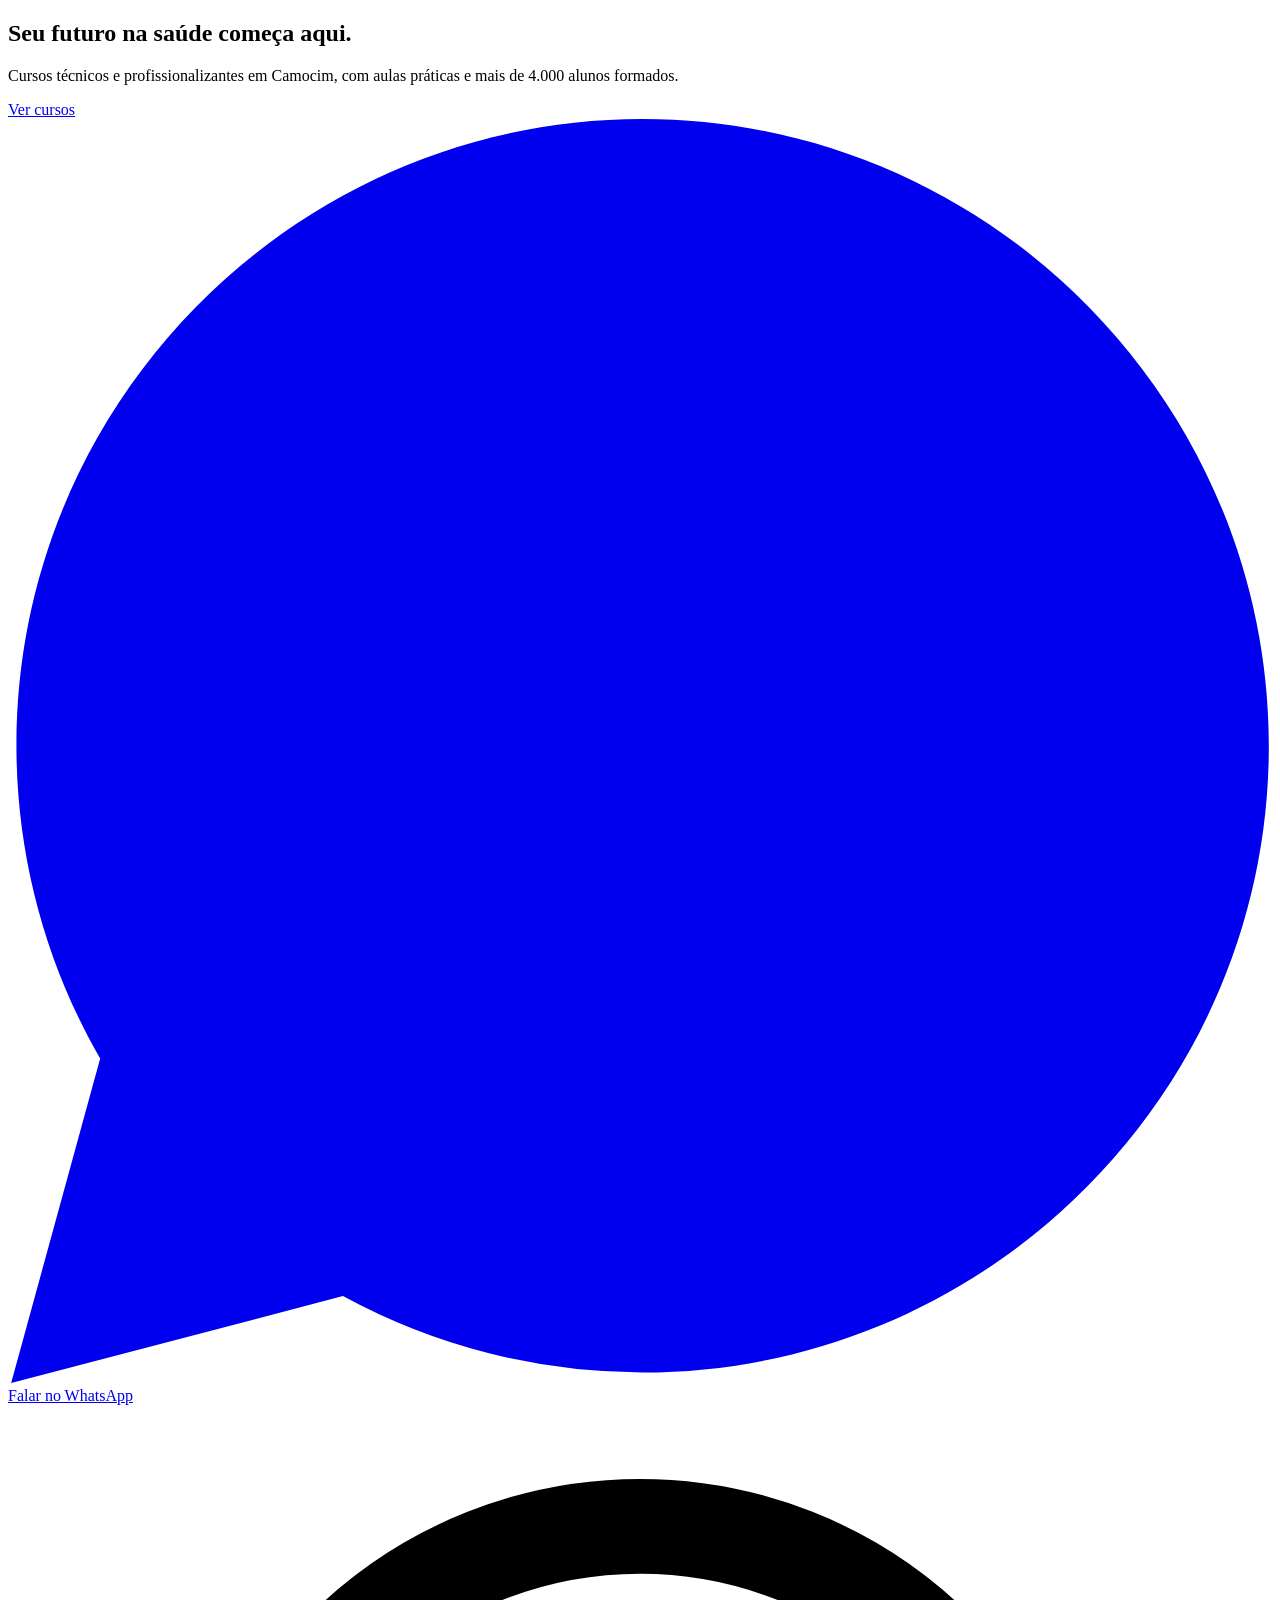
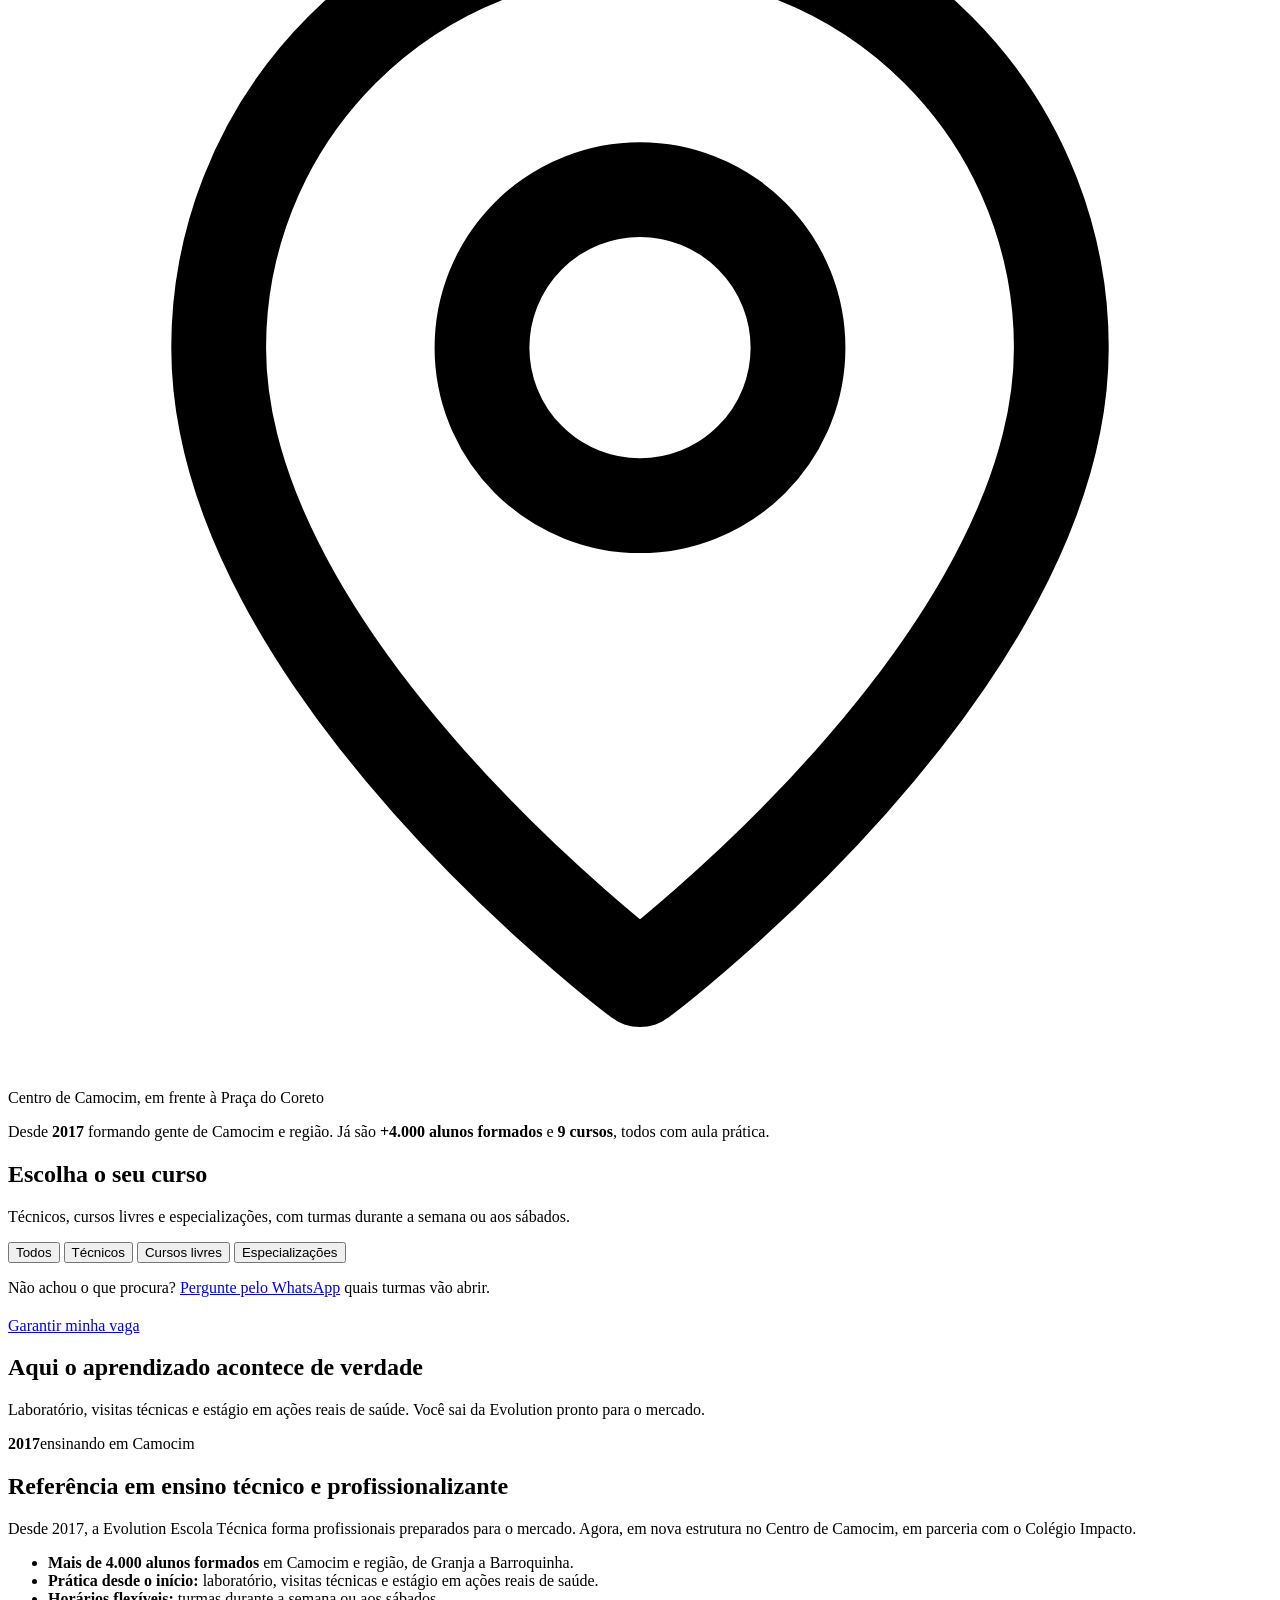
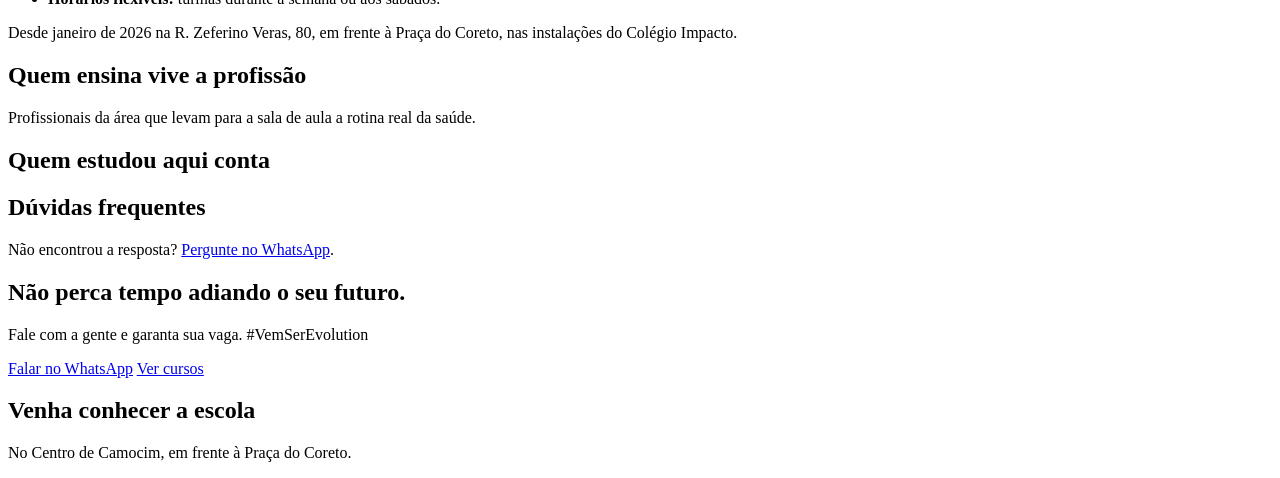
==== index.html @ b0f37108 "Adiciona página inicial" ====
<!DOCTYPE html>
<html lang="pt-BR">
<head>
  <meta charset="UTF-8">
  <meta name="viewport" content="width=device-width, initial-scale=1">
  <title>Evolution Escola Técnica | Cursos técnicos na área da saúde em Camocim-CE</title>
  <meta name="description" content="Técnico em Enfermagem, Radiologia, Segurança do Trabalho e cursos livres na área da saúde em Camocim-CE. Aulas práticas, estágio e mais de 4.000 alunos formados desde 2017.">
  <meta name="theme-color" content="#0A2463">
  <meta property="og:type" content="website">
  <meta property="og:locale" content="pt_BR">
  <meta property="og:site_name" content="Evolution Escola Técnica">
  <meta property="og:title" content="Evolution Escola Técnica | Seu futuro na saúde começa aqui">
  <meta property="og:description" content="Cursos técnicos e profissionalizantes em Camocim-CE, com aulas práticas e mais de 4.000 alunos formados.">
  <meta property="og:image" content="assets/logo.jpg">
  <link rel="icon" href="assets/logo.jpg">
  <link rel="preconnect" href="https://fonts.googleapis.com">
  <link rel="preconnect" href="https://fonts.gstatic.com" crossorigin>
  <link href="https://fonts.googleapis.com/css2?family=Inter:wght@400;500;600&family=Poppins:wght@600;800&display=swap" rel="stylesheet">
  <link rel="stylesheet" href="css/style.css">
  <script type="application/ld+json">
  {
    "@context": "https://schema.org",
    "@type": "EducationalOrganization",
    "name": "Evolution Escola Técnica",
    "alternateName": ["Evolution Educação", "Escola Evolution"],
    "description": "Escola técnica e profissionalizante na área da saúde em Camocim-CE.",
    "foundingDate": "2017-10",
    "telephone": "+55-88-3621-6644",
    "address": {
      "@type": "PostalAddress",
      "streetAddress": "R. Zeferino Veras, 80 - Centro",
      "addressLocality": "Camocim",
      "addressRegion": "CE",
      "addressCountry": "BR"
    },
    "sameAs": ["https://instagram.com/evolutioneducacao"]
  }
  </script>
</head>
<body data-page="home">
  <div id="site-header"></div>

  <main>
    <section class="hero">
      <div class="wrap">
        <div>
          <h1>Seu futuro na saúde começa aqui.</h1>
          <p class="lead">Cursos técnicos e profissionalizantes em Camocim, com aulas práticas e mais de 4.000 alunos formados.</p>
          <div class="hero-actions">
            <a class="btn btn-navy" href="#cursos">Ver cursos</a>
            <a class="btn btn-go" data-wa="" href="#" target="_blank" rel="noopener">
              <svg viewBox="0 0 24 24" aria-hidden="true"><path fill="currentColor" d="M12.05 0C5.5 0 .16 5.34.16 11.89c0 2.1.55 4.14 1.59 5.95L.06 24l6.3-1.65a11.88 11.88 0 0 0 5.69 1.45c6.55 0 11.89-5.34 11.89-11.89S18.6 0 12.05 0Zm5.42 14.38c-.3-.15-1.76-.87-2.03-.97-.27-.1-.47-.15-.67.15-.2.3-.77.97-.94 1.16-.17.2-.35.22-.64.08-.3-.15-1.26-.46-2.39-1.48-.88-.79-1.48-1.76-1.65-2.06-.17-.3-.02-.46.13-.6.13-.14.3-.35.45-.52.15-.18.2-.3.3-.5.1-.2.05-.37-.03-.52-.07-.15-.67-1.61-.91-2.2-.24-.58-.49-.5-.67-.51h-.57c-.2 0-.52.07-.8.37-.27.3-1.04 1.02-1.04 2.48 0 1.46 1.07 2.88 1.21 3.07.15.2 2.1 3.2 5.08 4.49 2.5 1.08 3 .87 3.57.75.57-.09 1.76-.72 2-1.42.25-.7.25-1.29.18-1.41-.08-.13-.27-.2-.57-.35Z"/></svg>
              Falar no WhatsApp
            </a>
          </div>
          <p class="hero-where">
            <svg viewBox="0 0 24 24" fill="none" stroke="currentColor" stroke-width="1.8" stroke-linecap="round" stroke-linejoin="round" aria-hidden="true"><path d="M20 10c0 6-8 12-8 12s-8-6-8-12a8 8 0 0 1 16 0Z"/><circle cx="12" cy="10" r="3"/></svg>
            Centro de Camocim, em frente à Praça do Coreto
          </p>
        </div>
        <div class="hero-art" id="hero-art"></div>
      </div>
    </section>

    <section class="facts" aria-label="A Evolution em números">
      <span data-petals="dark"></span>
      <div class="wrap">
        <p>Desde <b>2017</b> formando gente de Camocim e região. Já são <b>+<span id="f-formados">4.000</span> alunos formados</b> e <b><span id="f-cursos">9</span> cursos</b>, todos com aula prática.</p>
      </div>
    </section>

    <section class="section" id="cursos">
      <div class="wrap">
        <div class="catalog-top">
          <div class="head">
            <h2>Escolha o seu curso</h2>
            <p>Técnicos, cursos livres e especializações, com turmas durante a semana ou aos sábados.</p>
          </div>
          <div class="filters" role="group" aria-label="Filtrar cursos">
            <button class="filter active" data-filter="todos" aria-pressed="true">Todos</button>
            <button class="filter" data-filter="tecnico" aria-pressed="false">Técnicos</button>
            <button class="filter" data-filter="livre" aria-pressed="false">Cursos livres</button>
            <button class="filter" data-filter="especializacao" aria-pressed="false">Especializações</button>
          </div>
        </div>
        <ul class="catalog" id="catalog"></ul>
        <p class="catalog-note">Não achou o que procura? <a data-wa="" href="#" target="_blank" rel="noopener">Pergunte pelo WhatsApp</a> quais turmas vão abrir.</p>
      </div>
    </section>

    <section class="promo" id="promo">
      <div class="wrap">
        <div class="promo-box">
          <div>
            <h2 id="promo-title"></h2>
            <p id="promo-text"></p>
          </div>
          <a class="btn btn-light" id="promo-btn" href="#" target="_blank" rel="noopener">Garantir minha vaga</a>
        </div>
      </div>
    </section>

    <section class="section ice" id="pratica">
      <div class="wrap practice">
        <div class="head">
          <h2>Aqui o aprendizado acontece de verdade</h2>
          <p>Laboratório, visitas técnicas e estágio em ações reais de saúde. Você sai da Evolution pronto para o mercado.</p>
        </div>
        <div class="gallery" id="gallery"></div>
      </div>
    </section>

    <section class="section" id="sobre">
      <div class="wrap about">
        <div class="about-art">
          <div class="frame" id="about-frame"></div>
          <div class="since"><strong>2017</strong><span>ensinando em Camocim</span></div>
        </div>
        <div class="about-text">
          <h2>Referência em ensino técnico e profissionalizante</h2>
          <p>Desde 2017, a Evolution Escola Técnica forma profissionais preparados para o mercado. Agora, em nova estrutura no Centro de Camocim, em parceria com o Colégio Impacto.</p>
          <ul class="points">
            <li><span><strong>Mais de 4.000 alunos formados</strong> em Camocim e região, de Granja a Barroquinha.</span></li>
            <li><span><strong>Prática desde o início:</strong> laboratório, visitas técnicas e estágio em ações reais de saúde.</span></li>
            <li><span><strong>Horários flexíveis:</strong> turmas durante a semana ou aos sábados.</span></li>
          </ul>
          <p class="address-note">Desde janeiro de 2026 na R. Zeferino Veras, 80, em frente à Praça do Coreto, nas instalações do Colégio Impacto.</p>
        </div>
      </div>
    </section>

    <section class="section ice" id="professores">
      <div class="wrap">
        <div class="head">
          <h2>Quem ensina vive a profissão</h2>
          <p>Profissionais da área que levam para a sala de aula a rotina real da saúde.</p>
        </div>
        <div class="teachers" id="teachers"></div>
      </div>
    </section>

    <section class="section" id="depoimentos">
      <div class="wrap">
        <div class="head">
          <h2>Quem estudou aqui conta</h2>
        </div>
        <div class="testimonials" id="testimonials"></div>
      </div>
    </section>

    <section class="section" id="duvidas">
      <div class="wrap faq-wrap">
        <div class="head">
          <h2>Dúvidas frequentes</h2>
          <p>Não encontrou a resposta? <a data-wa="" href="#" target="_blank" rel="noopener">Pergunte no WhatsApp</a>.</p>
        </div>
        <div class="faq" id="faq"></div>
      </div>
    </section>

    <section class="section" style="padding-top:0">
      <div class="wrap">
        <div class="closing">
          <span data-petals="dark"></span>
          <h2>Não perca tempo adiando o seu futuro.</h2>
          <p>Fale com a gente e garanta sua vaga. #VemSerEvolution</p>
          <div class="hero-actions">
            <a class="btn btn-go" data-wa="" href="#" target="_blank" rel="noopener">Falar no WhatsApp</a>
            <a class="btn btn-ghost" href="#cursos">Ver cursos</a>
          </div>
        </div>
      </div>
    </section>

    <section class="section ice" id="contato">
      <div class="wrap">
        <div class="head">
          <h2>Venha conhecer a escola</h2>
          <p>No Centro de Camocim, em frente à Praça do Coreto.</p>
        </div>
        <div class="contact">
          <ul class="contact-list" id="contact-list"></ul>
          <div class="map" id="map"></div>
        </div>
      </div>
    </section>
  </main>

  <div id="site-footer"></div>

  <script src="js/cursos.js"></script>
  <script src="js/main.js"></script>
</body>
</html>
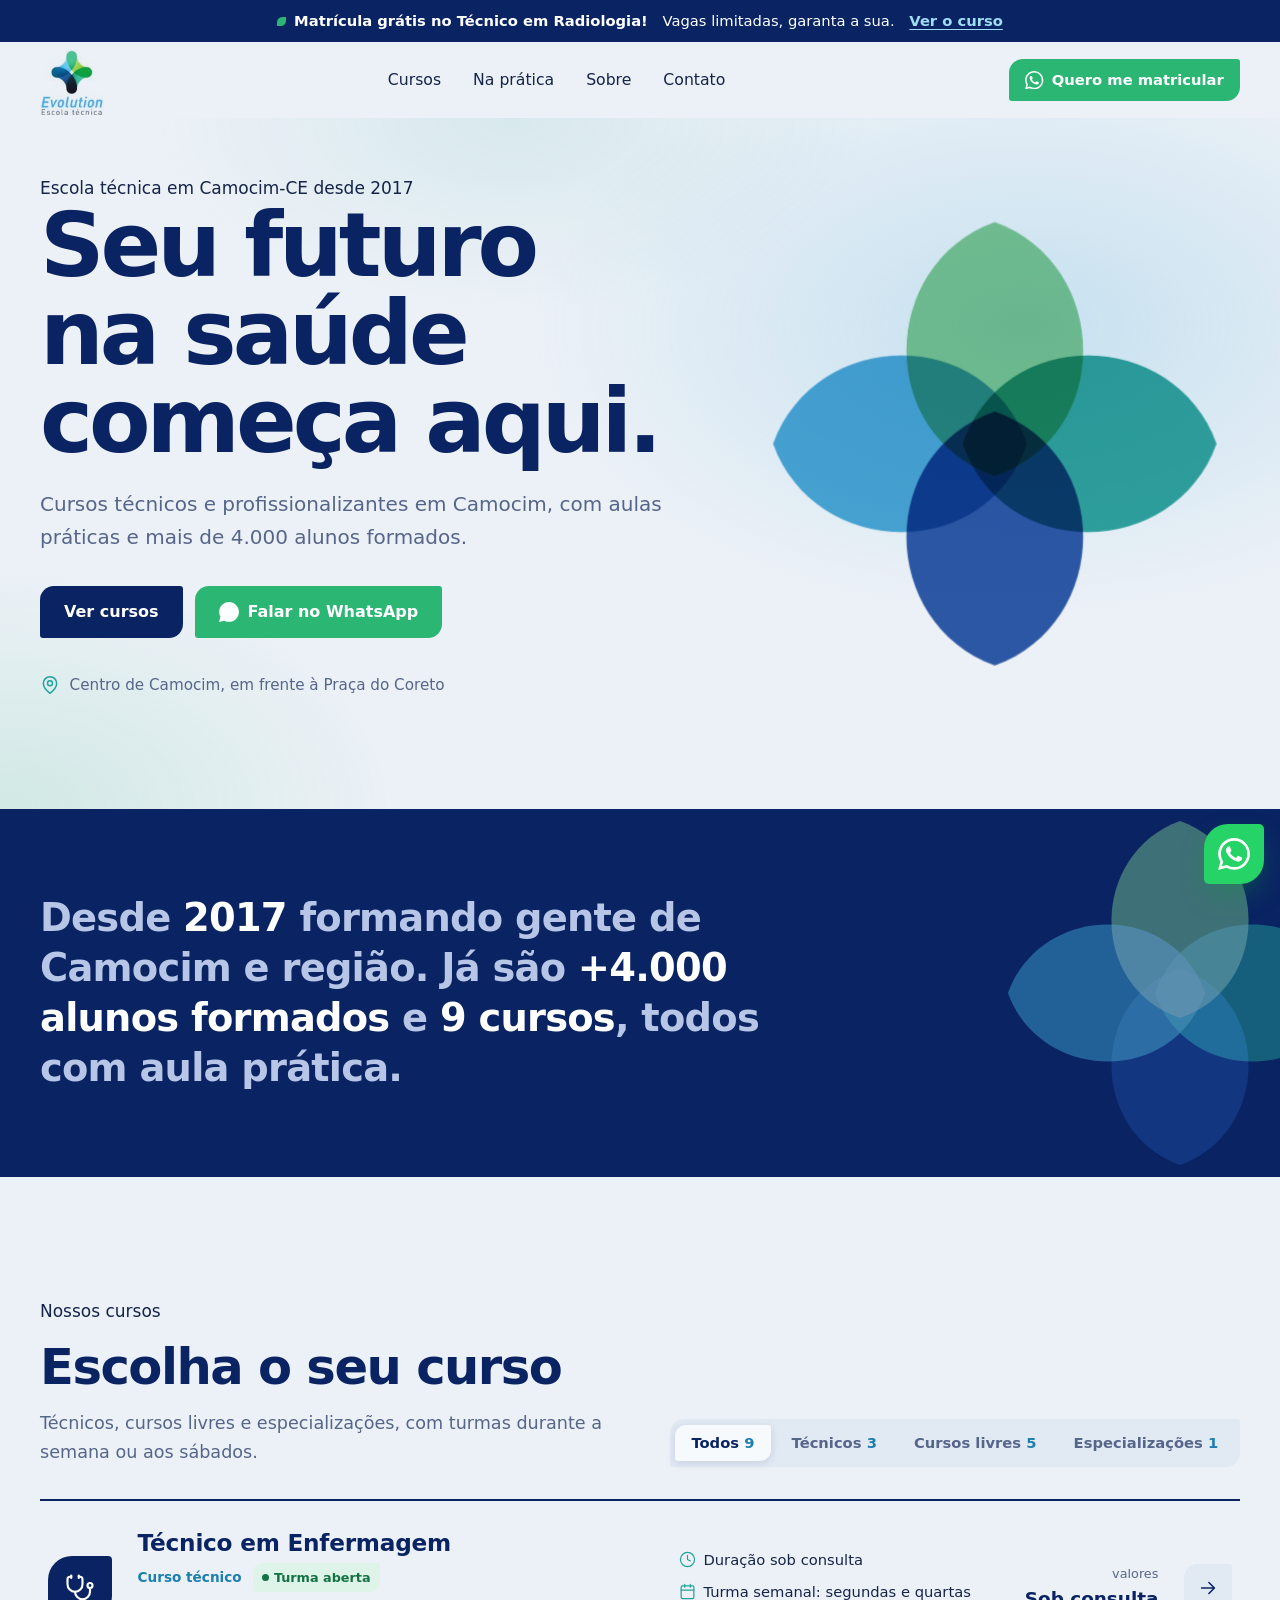
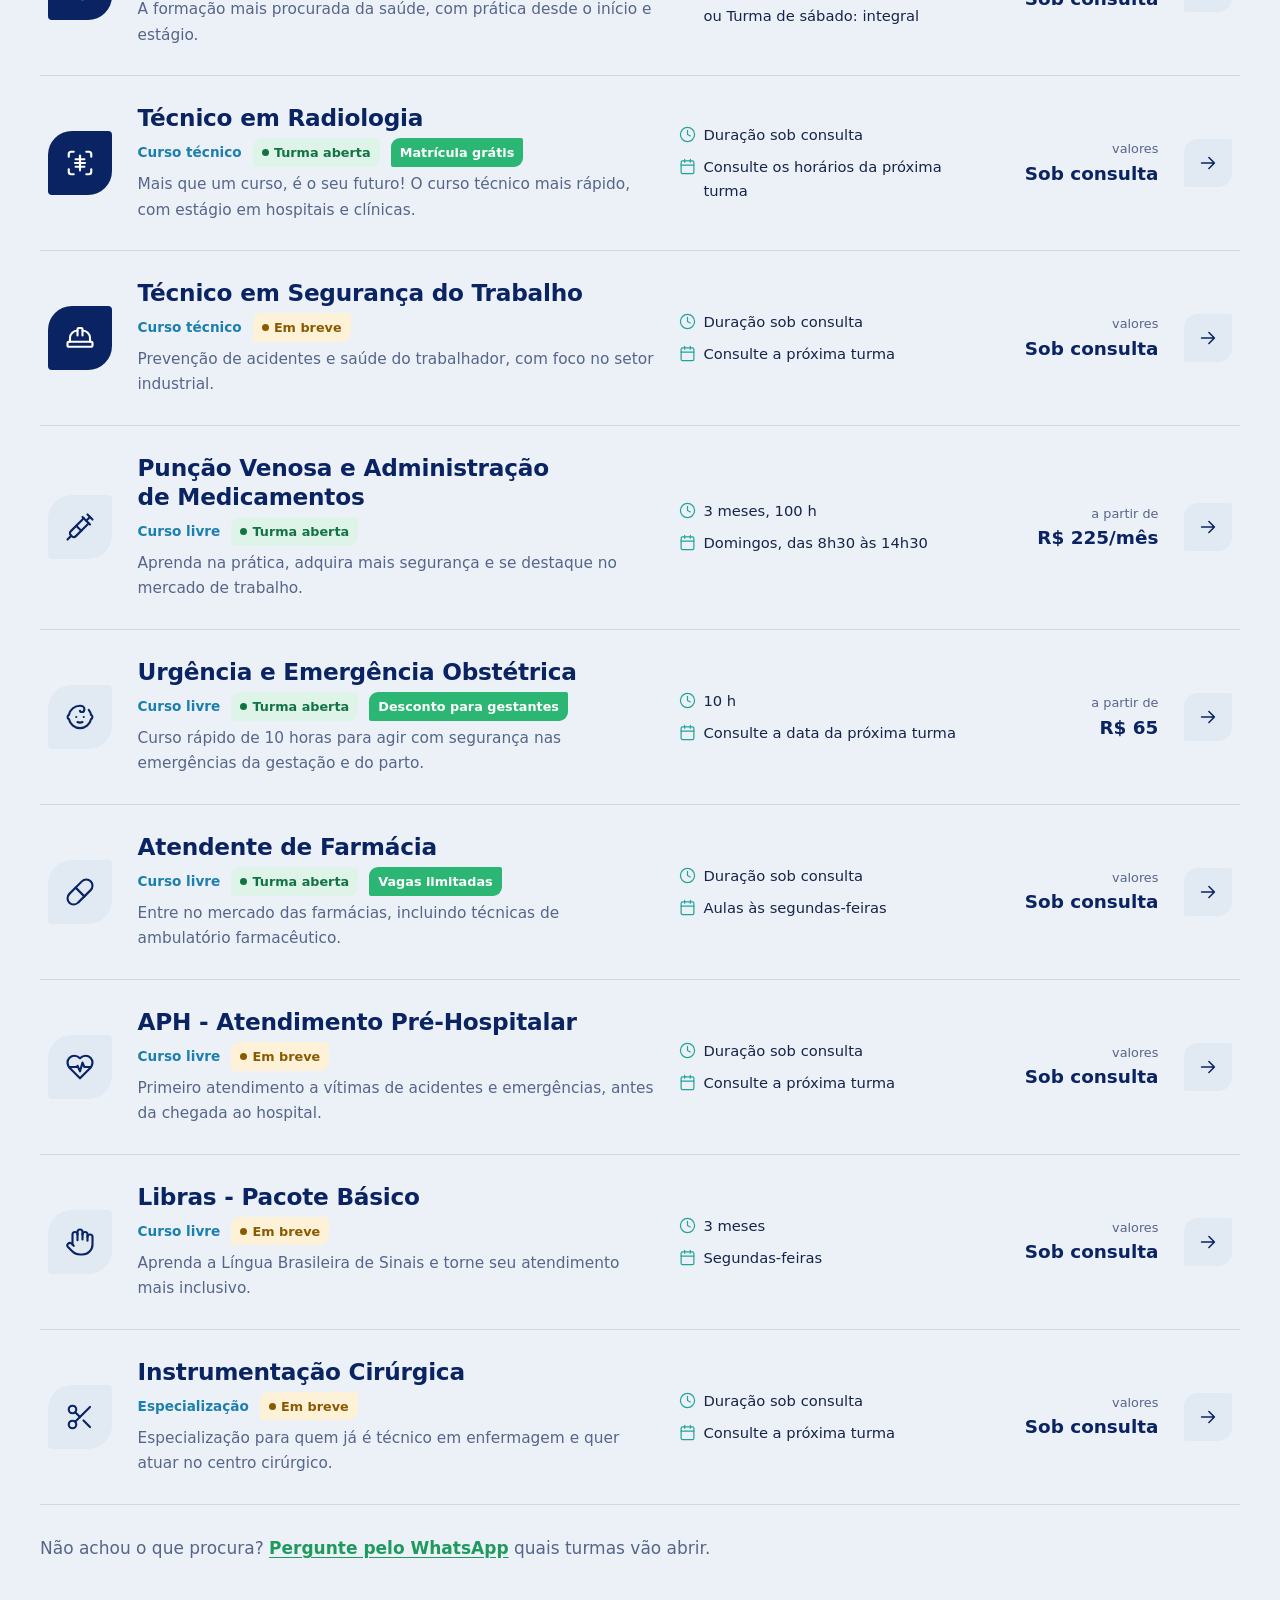
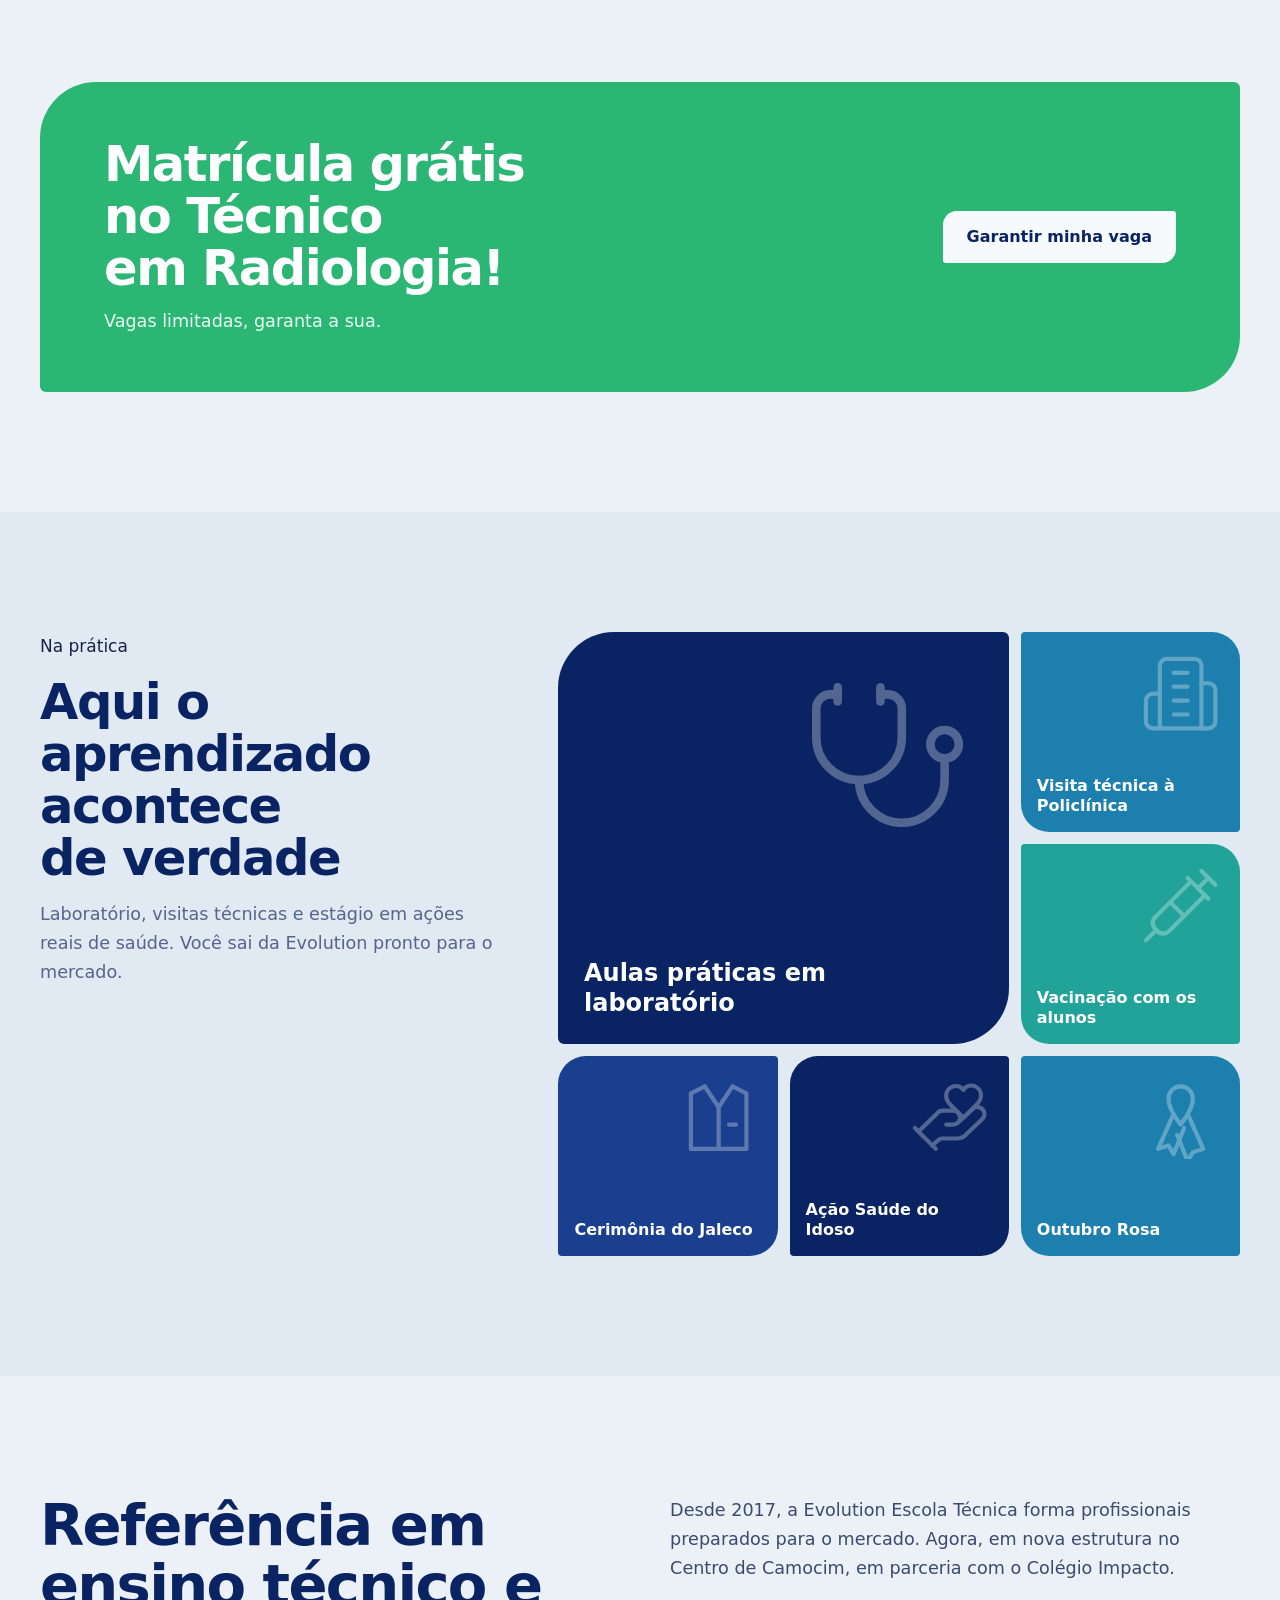
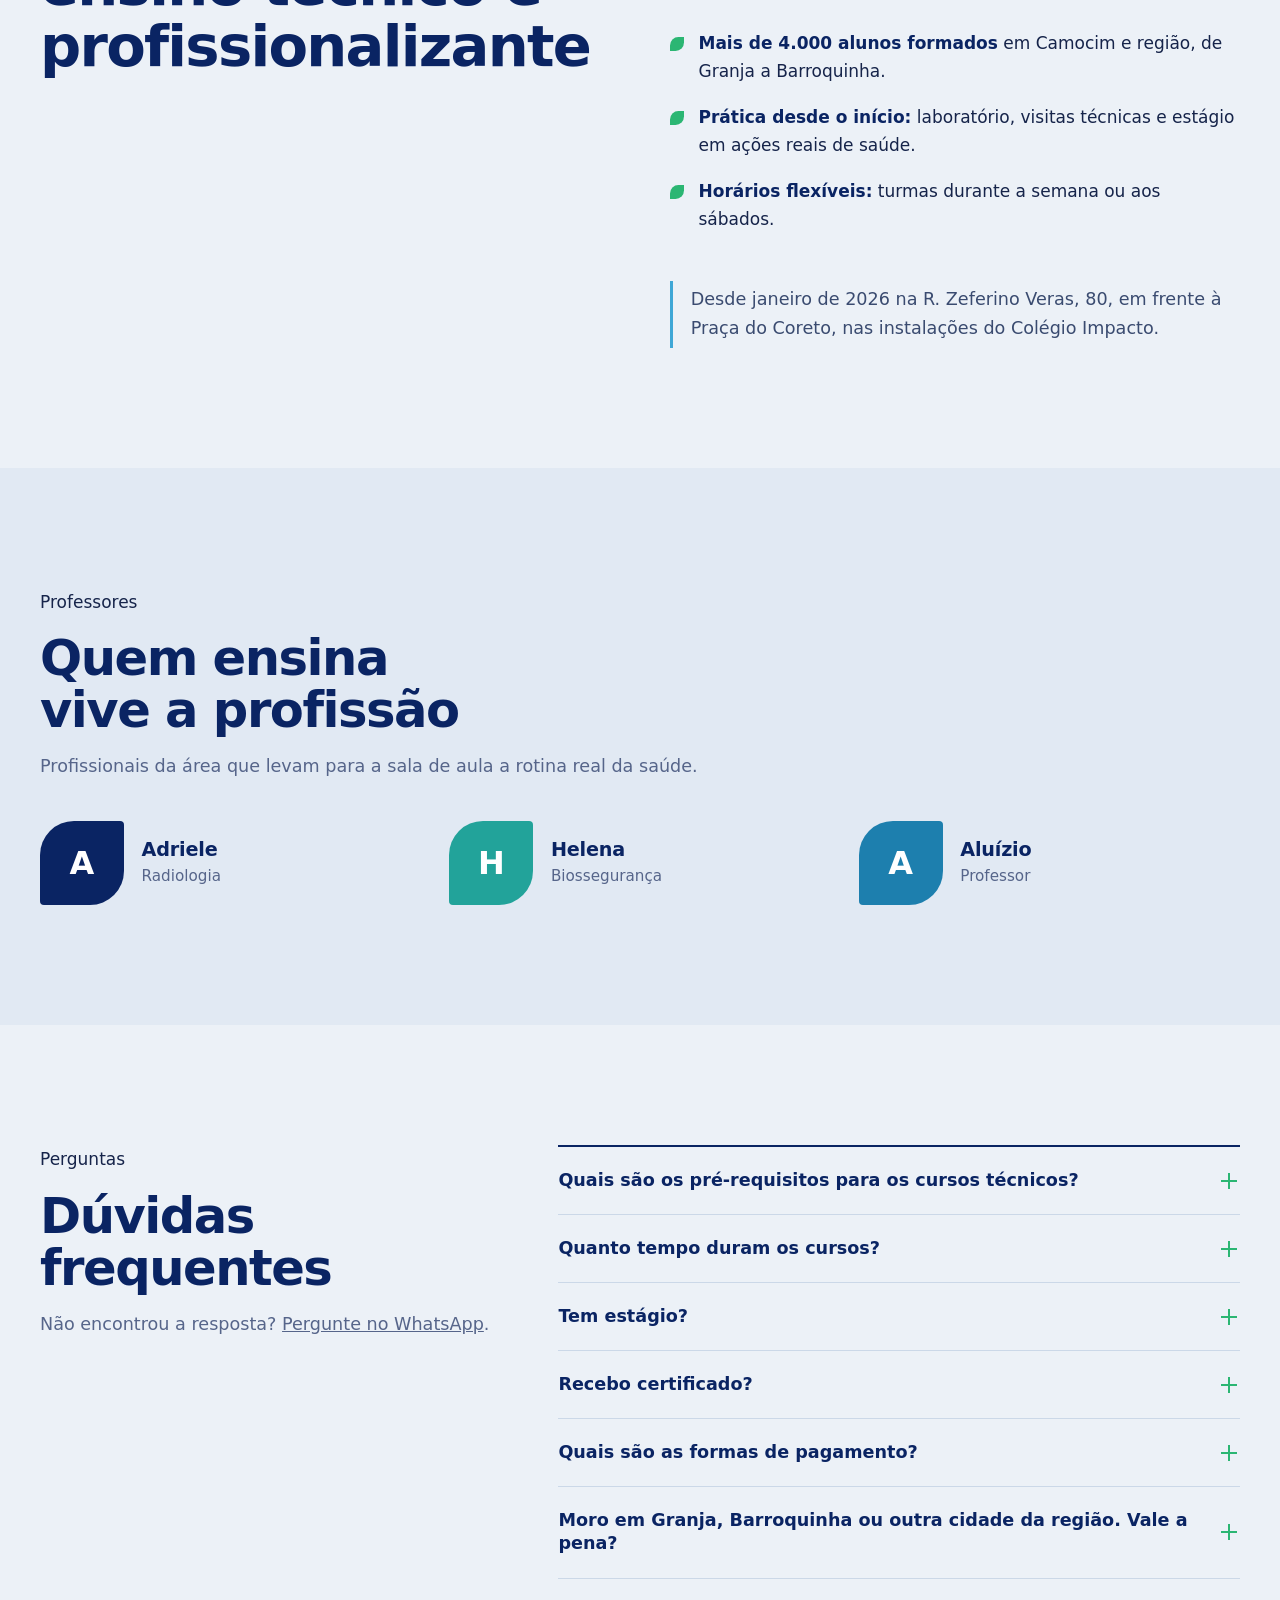
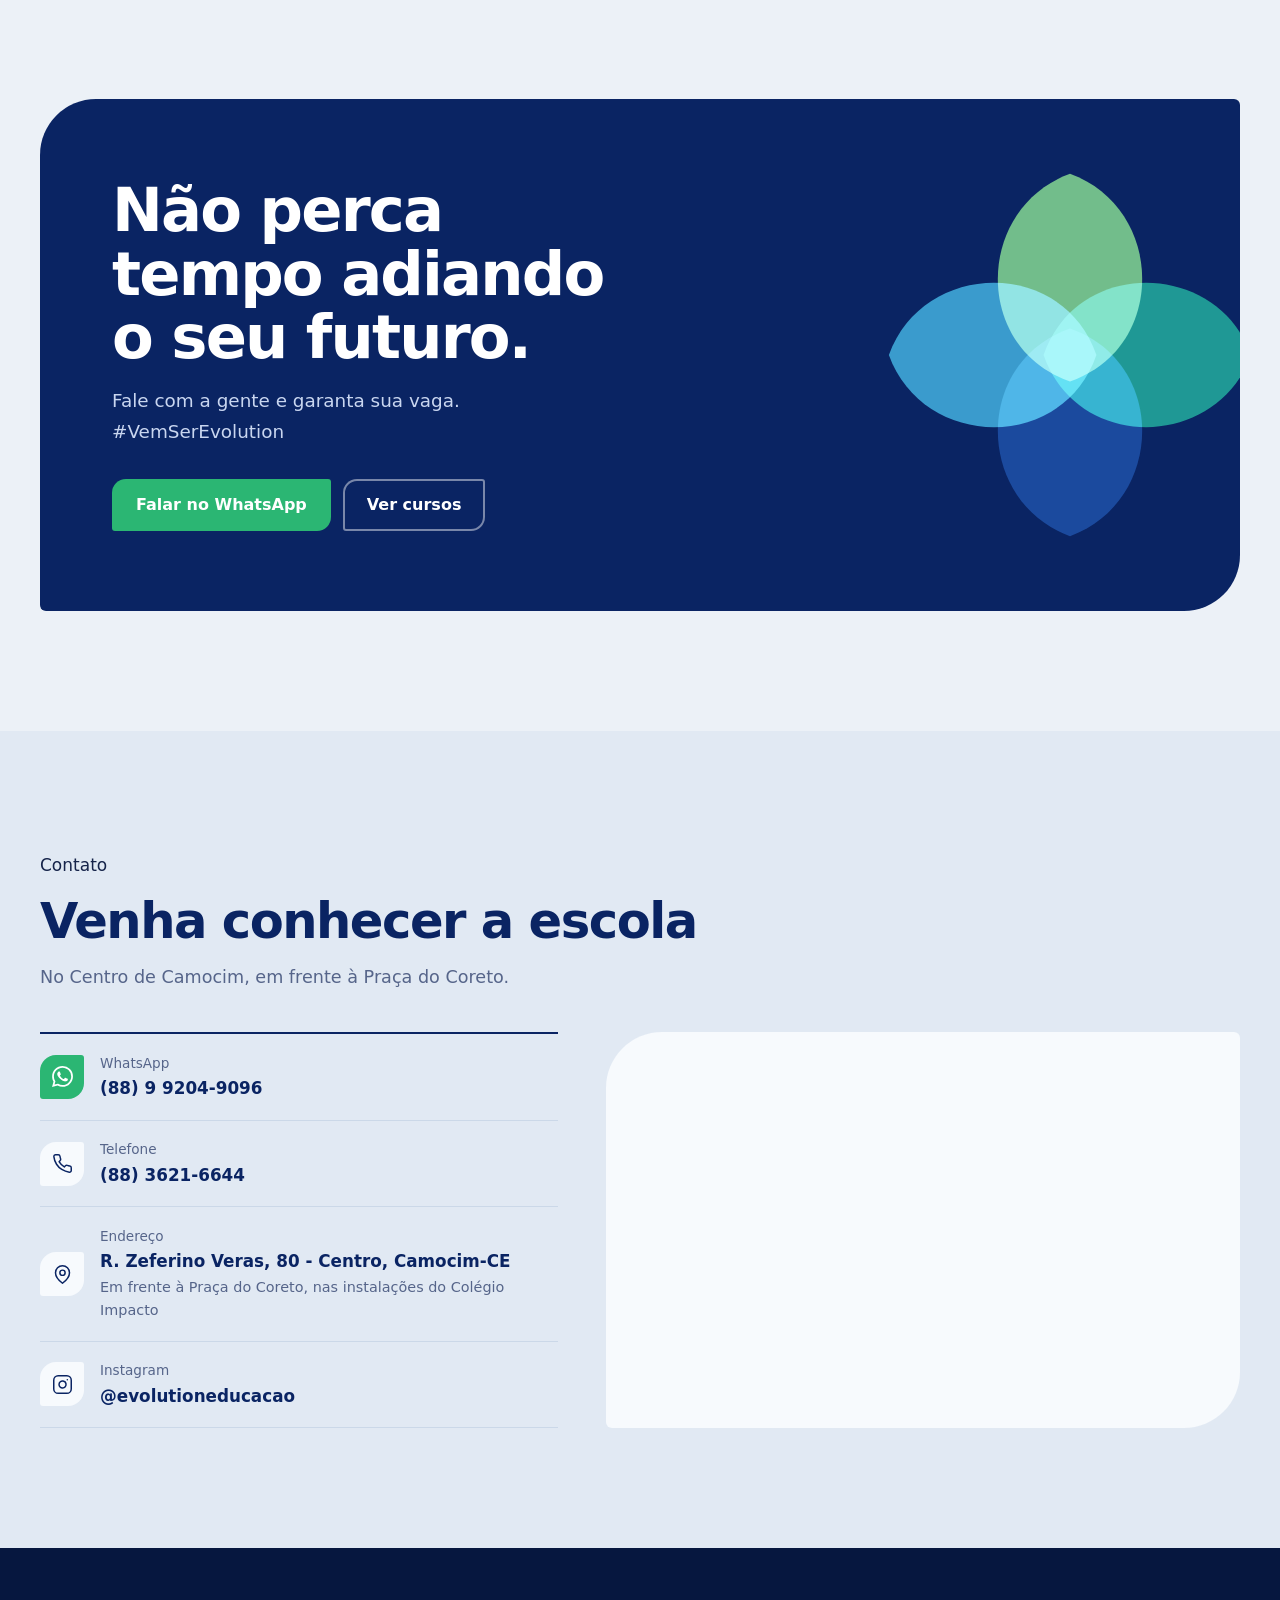
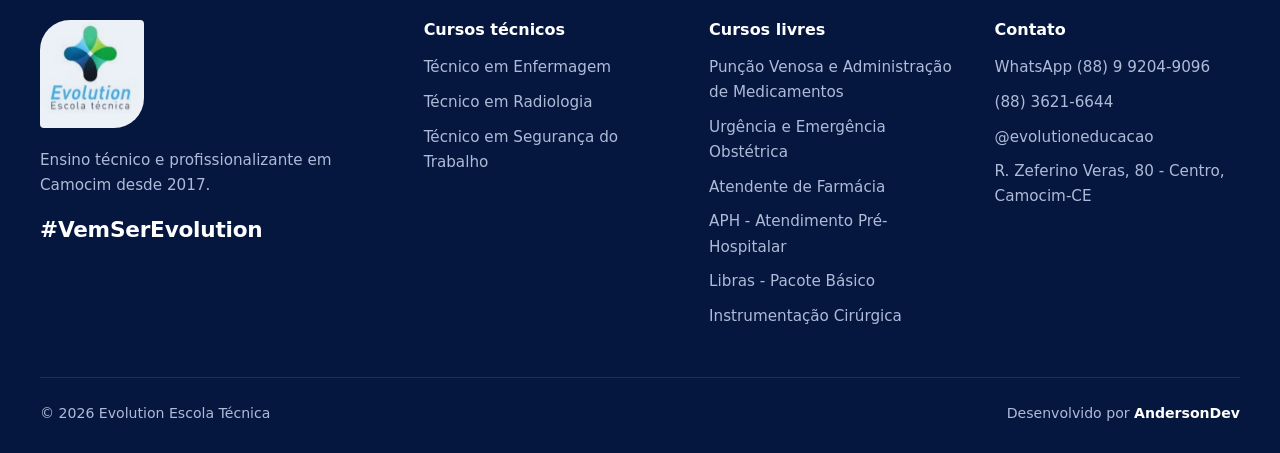
==== commit 6558fd73: "Atualiza página inicial" ====
--- a/index.html
+++ b/index.html
@@ -42,9 +42,11 @@
 
   <main>
     <section class="hero">
+      <div class="hero-grid" aria-hidden="true"></div>
       <div class="wrap">
         <div>
-          <h1>Seu futuro na saúde começa aqui.</h1>
+          <span class="hero-badge"><i aria-hidden="true"></i>Escola técnica em Camocim-CE desde 2017</span>
+          <h1>Seu futuro na <span class="accent">saúde</span> começa aqui.</h1>
           <p class="lead">Cursos técnicos e profissionalizantes em Camocim, com aulas práticas e mais de 4.000 alunos formados.</p>
           <div class="hero-actions">
             <a class="btn btn-navy" href="#cursos">Ver cursos</a>
@@ -73,6 +75,7 @@
       <div class="wrap">
         <div class="catalog-top">
           <div class="head">
+            <span class="eyebrow">Nossos cursos</span>
             <h2>Escolha o seu curso</h2>
             <p>Técnicos, cursos livres e especializações, com turmas durante a semana ou aos sábados.</p>
           </div>
@@ -103,6 +106,7 @@
     <section class="section ice" id="pratica">
       <div class="wrap practice">
         <div class="head">
+          <span class="eyebrow">Na prática</span>
           <h2>Aqui o aprendizado acontece de verdade</h2>
           <p>Laboratório, visitas técnicas e estágio em ações reais de saúde. Você sai da Evolution pronto para o mercado.</p>
         </div>
@@ -132,6 +136,7 @@
     <section class="section ice" id="professores">
       <div class="wrap">
         <div class="head">
+          <span class="eyebrow">Professores</span>
           <h2>Quem ensina vive a profissão</h2>
           <p>Profissionais da área que levam para a sala de aula a rotina real da saúde.</p>
         </div>
@@ -142,6 +147,7 @@
     <section class="section" id="depoimentos">
       <div class="wrap">
         <div class="head">
+          <span class="eyebrow">Depoimentos</span>
           <h2>Quem estudou aqui conta</h2>
         </div>
         <div class="testimonials" id="testimonials"></div>
@@ -151,6 +157,7 @@
     <section class="section" id="duvidas">
       <div class="wrap faq-wrap">
         <div class="head">
+          <span class="eyebrow">Perguntas</span>
           <h2>Dúvidas frequentes</h2>
           <p>Não encontrou a resposta? <a data-wa="" href="#" target="_blank" rel="noopener">Pergunte no WhatsApp</a>.</p>
         </div>
@@ -175,6 +182,7 @@
     <section class="section ice" id="contato">
       <div class="wrap">
         <div class="head">
+          <span class="eyebrow">Contato</span>
           <h2>Venha conhecer a escola</h2>
           <p>No Centro de Camocim, em frente à Praça do Coreto.</p>
         </div>
--- a/css/style.css
+++ b/css/style.css
@@ -0,0 +1,385 @@
+:root {
+  --navy: #0A2463;
+  --navy-deep: #06173f;
+  --sky: #3FA7D6;
+  --sky-dark: #1d7fae;
+  --teal: #22A39A;
+  --green: #2BB673;
+  --green-dark: #1f9a5f;
+  --paper: #ECF1F7;
+  --ice: #E1E9F3;
+  --surface: #F7FAFD;
+  --white: #ffffff;
+  --ink: #16244a;
+  --muted: #56658a;
+  --line: #cbd8e8;
+
+  --leaf-lg: 56px 6px 56px 6px;
+  --leaf-md: 28px 4px 28px 4px;
+  --leaf-sm: 14px 3px 14px 3px;
+
+  --display: "Poppins", system-ui, sans-serif;
+  --text: "Inter", system-ui, sans-serif;
+  --header-h: 76px;
+  --wrap: min(1200px, 100% - 32px);
+}
+
+*, *::before, *::after { box-sizing: border-box; }
+html { scroll-behavior: smooth; scroll-padding-top: calc(var(--header-h) + 16px); -webkit-text-size-adjust: 100%; }
+body {
+  margin: 0;
+  font: 400 1.0625rem/1.65 var(--text);
+  color: var(--ink);
+  background: var(--paper);
+  -webkit-font-smoothing: antialiased;
+  overflow-x: hidden;
+}
+img { max-width: 100%; display: block; }
+a { color: inherit; }
+h1, h2, h3 { font-family: var(--display); color: var(--navy); margin: 0; text-wrap: balance; }
+h2 { font-size: clamp(2rem, 4.6vw, 3.1rem); font-weight: 800; line-height: 1.05; letter-spacing: -.03em; }
+h3 { font-size: 1.25rem; font-weight: 600; line-height: 1.25; letter-spacing: -.01em; }
+p { margin: 0 0 1em; }
+.wrap { width: var(--wrap); margin-inline: auto; }
+:focus-visible { outline: 3px solid var(--sky); outline-offset: 3px; }
+
+.btn {
+  display: inline-flex; align-items: center; justify-content: center; gap: .55em;
+  min-height: 52px; padding: 0 1.5em; border: 0; border-radius: var(--leaf-sm);
+  font: 600 1rem/1 var(--display); text-decoration: none; cursor: pointer; white-space: nowrap;
+  transition: background-color .2s, color .2s, box-shadow .2s;
+}
+.btn svg { width: 1.25em; height: 1.25em; flex: none; }
+.btn-go { background: var(--green); color: #fff; }
+.btn-go:hover { background: var(--green-dark); }
+.btn-navy { background: var(--navy); color: #fff; }
+.btn-navy:hover { background: var(--navy-deep); }
+.btn-line { background: transparent; color: var(--navy); box-shadow: inset 0 0 0 2px var(--navy); }
+.btn-line:hover { background: var(--navy); color: #fff; }
+.btn-light { background: var(--surface); color: var(--navy); }
+.btn-light:hover { background: var(--ice); }
+.btn-ghost { background: transparent; color: #fff; box-shadow: inset 0 0 0 2px rgba(255,255,255,.45); }
+.btn-ghost:hover { box-shadow: inset 0 0 0 2px #fff; }
+.btn-sm { min-height: 42px; padding: 0 1.1em; font-size: .92rem; }
+.btn-block { width: 100%; }
+
+.promo-bar { background: var(--navy); color: #fff; font-size: .92rem; }
+.promo-bar .wrap { display: flex; align-items: center; justify-content: center; gap: .3em 1em; padding: .6em 0; flex-wrap: wrap; text-align: center; }
+.promo-bar strong { font-family: var(--display); font-weight: 600; }
+.promo-bar strong::before { content: ""; display: inline-block; width: .6em; height: .6em; margin-right: .55em; background: var(--green); border-radius: 60% 0 60% 0; }
+.promo-bar a { color: #9fdcf6; font-weight: 600; text-underline-offset: 3px; }
+.promo-bar a:hover { color: #fff; }
+@media (max-width: 600px) { .promo-bar { font-size: .85rem; } .promo-bar span { display: none; } }
+
+.site-header { position: sticky; top: 0; z-index: 50; background: var(--paper); transition: box-shadow .25s; }
+.site-header.scrolled { box-shadow: 0 1px 0 var(--line); }
+.site-header .wrap { display: flex; align-items: center; justify-content: space-between; height: var(--header-h); gap: 1.5rem; }
+.logo { display: block; width: 64px; height: 70px; overflow: hidden; flex: none; }
+.logo img { mix-blend-mode: multiply; width: 100px; height: 100px; max-width: none; margin: -7px 0 0 -17px; }
+.nav { display: none; }
+.nav a { font-weight: 500; font-size: .98rem; text-decoration: none; color: var(--ink); padding: .4em 0; background: linear-gradient(var(--green), var(--green)) left bottom / 0 2px no-repeat; transition: background-size .25s; }
+.nav a:hover { background-size: 100% 2px; }
+.header-cta { display: none; }
+.menu-toggle { width: 48px; height: 48px; border: 0; border-radius: var(--leaf-sm); background: var(--ice); color: var(--navy); display: grid; place-items: center; cursor: pointer; }
+.menu-toggle svg { width: 24px; height: 24px; }
+.mobile-nav {
+  position: fixed; inset: 0; z-index: 60; background: var(--navy); color: #fff; padding: 20px 16px 32px;
+  display: flex; flex-direction: column; transform: translateY(-100%); visibility: hidden; transition: transform .35s ease, visibility .35s;
+}
+.mobile-nav.open { transform: none; visibility: visible; }
+.mobile-nav .close { align-self: flex-end; width: 48px; height: 48px; border: 0; border-radius: var(--leaf-sm); background: rgba(255,255,255,.1); color: #fff; cursor: pointer; margin-bottom: 1.5rem; display: grid; place-items: center; }
+.mobile-nav a:not(.btn) { font: 800 2rem/1.1 var(--display); letter-spacing: -.02em; color: #fff; text-decoration: none; padding: .45em 0; }
+.mobile-nav .btn { margin-top: auto; }
+@media (min-width: 980px) {
+  .nav { display: flex; gap: 2rem; }
+  .header-cta { display: inline-flex; }
+  .menu-toggle { display: none; }
+}
+
+.hero { position: relative; overflow: hidden; background: radial-gradient(55% 60% at 80% 30%, rgba(63,167,214,.22), transparent 70%), radial-gradient(45% 50% at 0% 100%, rgba(43,182,115,.14), transparent 70%), radial-gradient(40% 40% at 40% 0%, rgba(34,163,154,.10), transparent 70%), var(--paper); padding: 32px 0 64px; }
+.hero .wrap { display: grid; gap: 24px; align-items: center; }
+.hero h1 { font-size: clamp(2.9rem, 9.5vw, 5.6rem); font-weight: 800; line-height: .98; letter-spacing: -.045em; }
+.hero .lead { font-size: clamp(1.08rem, 2vw, 1.25rem); color: var(--muted); max-width: 32em; margin: 1.4rem 0 0; }
+.hero-actions { display: flex; flex-wrap: wrap; gap: .75rem; margin-top: 2rem; }
+.hero-where { display: flex; align-items: center; gap: .6rem; margin-top: 2.2rem; color: var(--muted); font-size: .95rem; }
+.hero-where svg { width: 20px; height: 20px; color: var(--teal); flex: none; }
+.hero-art { position: relative; width: min(100%, 520px); justify-self: center; order: -1; }
+.hero-art .mark { display: block; width: 100%; height: auto; overflow: visible; }
+.hero-photo { position: absolute; inset: 16%; border-radius: var(--leaf-lg); overflow: hidden; box-shadow: 0 30px 60px -20px rgba(10,36,99,.45); }
+.hero-photo img { width: 100%; height: 100%; object-fit: cover; }
+@media (max-width: 979px) { .hero-art { width: 132px; justify-self: start; margin-left: -8px; } .hero-photo { inset: 0; border-radius: var(--leaf-md); } }
+@media (min-width: 980px) {
+  .hero { padding: 56px 0 96px; }
+  .hero .wrap { grid-template-columns: 1.15fr .85fr; gap: 48px; }
+  .hero-art { order: 0; }
+}
+
+.petal { mix-blend-mode: multiply; }
+.on-dark .petal { mix-blend-mode: screen; }
+.mark.animate .petal { animation: bloom 1.1s cubic-bezier(.2,.8,.2,1) both; }
+.mark.animate .p1 { --dx: 0px; --dy: -50px; animation-delay: .05s; }
+.mark.animate .p2 { --dx: 50px; --dy: 0px; animation-delay: .17s; }
+.mark.animate .p3 { --dx: 0px; --dy: 50px; animation-delay: .29s; }
+.mark.animate .p4 { --dx: -50px; --dy: 0px; animation-delay: .41s; }
+@keyframes bloom { from { opacity: 0; transform: translate(var(--dx), var(--dy)); } to { opacity: 1; transform: none; } }
+
+.facts { background: var(--navy); color: #fff; padding: 56px 0; position: relative; overflow: hidden; }
+.facts p { position: relative; font: 600 clamp(1.5rem, 3.6vw, 2.4rem)/1.3 var(--display); letter-spacing: -.02em; margin: 0; max-width: 30ch; color: #b7c6e6; }
+.facts b { color: #fff; font-weight: 800; }
+.facts .petals-bg { position: absolute; right: -90px; top: 50%; width: 380px; transform: translateY(-50%); opacity: .5; }
+@media (max-width: 859px) { .facts .petals-bg { opacity: .2; } }
+@media (min-width: 980px) { .facts { padding: 84px 0; } }
+
+.section { padding: 80px 0; }
+.section.ice { background: var(--ice); }
+.section.ice { --chip: var(--surface); }
+.head { display: grid; gap: 1rem; margin-bottom: 2.5rem; max-width: 720px; }
+.head p { color: var(--muted); font-size: 1.1rem; margin: 0; max-width: 38em; }
+@media (min-width: 980px) { .section { padding: 120px 0; } }
+
+.catalog-top { display: grid; gap: 1.5rem; align-items: end; margin-bottom: 2rem; }
+.catalog-top .head { margin: 0; }
+@media (min-width: 980px) { .catalog-top { grid-template-columns: 1fr auto; } }
+.filters { display: flex; flex-wrap: wrap; gap: .3rem; background: var(--ice); padding: .35rem; border-radius: var(--leaf-sm); justify-self: start; }
+.filter {
+  border: 0; background: transparent; color: var(--muted); padding: .75em 1.1em; border-radius: 11px 3px 11px 3px;
+  font: 600 .92rem/1 var(--display); cursor: pointer; transition: background-color .2s, color .2s;
+}
+.filter:hover { color: var(--navy); }
+.filter.active { background: var(--surface); color: var(--navy); box-shadow: 0 2px 8px rgba(10,36,99,.12); }
+.filter .count { color: var(--sky-dark); margin-left: .35em; }
+
+.catalog { list-style: none; margin: 0; padding: 0; border-top: 2px solid var(--navy); }
+.course-row { border-bottom: 1px solid var(--line); }
+.course-row.hidden { display: none; }
+.row-link { display: grid; grid-template-columns: 52px minmax(0, 1fr); gap: .4rem 1rem; padding: 1.5rem .25rem; text-decoration: none; color: inherit; }
+.leaf-ic { width: 52px; height: 52px; border-radius: 20px 3px 20px 3px; display: grid; place-items: center; background: var(--chip, var(--ice)); color: var(--navy); transition: background-color .25s, color .25s; }
+.leaf-ic svg { width: 26px; height: 26px; }
+.course-row[data-tipo="tecnico"] .leaf-ic { background: var(--navy); color: #fff; }
+.row-name { display: flex; flex-wrap: wrap; align-items: center; gap: .35rem .7rem; }
+.row-name h3 { font-size: clamp(1.15rem, 2.4vw, 1.45rem); width: 100%; }
+.row-kind { font-size: .85rem; color: var(--sky-dark); font-weight: 600; }
+.row-desc { color: var(--muted); font-size: .96rem; margin: .35rem 0 0; }
+.row-meta { grid-column: 2; display: flex; flex-wrap: wrap; gap: .5rem 1.4rem; font-size: .92rem; margin-top: .5rem; }
+.row-meta span { display: inline-flex; gap: .45rem; align-items: flex-start; }
+.row-meta svg { width: 17px; height: 17px; color: var(--teal); flex: none; margin-top: 3px; }
+.row-meta .m-price strong { font-family: var(--display); color: var(--navy); }
+.status { display: inline-flex; align-items: center; gap: .4em; font-size: .8rem; font-weight: 600; padding: .3em .7em; border-radius: 9px 2px 9px 2px; }
+.status::before { content: ""; width: 7px; height: 7px; border-radius: 50%; background: currentColor; }
+.status.aberta { background: #dff4e9; color: #137344; }
+.status.em-breve { background: #fdf1d8; color: #8a5a00; }
+.promo-chip { display: inline-block; background: var(--green); color: #fff; font-size: .8rem; font-weight: 600; padding: .3em .7em; border-radius: 9px 2px 9px 2px; }
+.row-price, .row-go { display: none; }
+.row-link:hover .leaf-ic, .row-link:focus-visible .leaf-ic { background: var(--green); color: #fff; }
+.row-link:hover h3 { text-decoration: underline; text-decoration-thickness: 2px; text-underline-offset: 5px; text-decoration-color: var(--green); }
+@media (min-width: 860px) {
+  .row-link { grid-template-columns: 64px minmax(0, 1.7fr) minmax(0, 1fr) 150px 48px; align-items: center; gap: 1.6rem; padding: 1.7rem .5rem; }
+  .leaf-ic { width: 64px; height: 64px; border-radius: 24px 4px 24px 4px; }
+  .leaf-ic svg { width: 30px; height: 30px; }
+  .row-meta { grid-column: auto; flex-direction: column; gap: .5rem; margin: 0; }
+  .row-meta .m-price { display: none; }
+  .row-price { display: block; text-align: right; }
+  .row-price small { display: block; color: var(--muted); font-size: .8rem; }
+  .row-price strong { font: 600 1.15rem/1.3 var(--display); color: var(--navy); }
+  .row-go { display: grid; place-items: center; width: 48px; height: 48px; border-radius: var(--leaf-sm); background: var(--chip, var(--ice)); color: var(--navy); transition: background-color .2s, color .2s; }
+  .row-go svg { width: 22px; height: 22px; }
+  .row-link:hover .row-go { background: var(--navy); color: #fff; }
+}
+.catalog-note { margin: 1.8rem 0 0; color: var(--muted); }
+.catalog-note a { color: var(--green-dark); font-weight: 600; text-underline-offset: 3px; }
+
+.promo { padding: 0 0 80px; }
+.promo-box { position: relative; overflow: hidden; background: var(--green); color: #fff; border-radius: var(--leaf-lg); padding: 2.6rem 1.6rem; display: grid; gap: 1.6rem; }
+.promo-box h2 { color: #fff; max-width: 16ch; position: relative; }
+.promo-box p { margin: .8rem 0 0; font-size: 1.1rem; color: #eafff3; position: relative; }
+.promo-box .btn { justify-self: start; position: relative; }
+.promo-box .petals-bg { position: absolute; right: -70px; bottom: -90px; width: 320px; opacity: .35; }
+@media (min-width: 860px) { .promo-box { grid-template-columns: 1fr auto; align-items: center; padding: 3.5rem 4rem; } }
+@media (min-width: 980px) { .promo { padding-bottom: 120px; } }
+
+.practice { display: grid; gap: 2.5rem; }
+@media (min-width: 980px) { .practice { grid-template-columns: .8fr 1.2fr; gap: 4rem; align-items: start; } .practice .head { position: sticky; top: calc(var(--header-h) + 32px); } }
+.practice ul { list-style: none; padding: 0; margin: .5rem 0 0; display: grid; gap: .7rem; }
+.practice li { display: flex; gap: .75rem; align-items: center; font-weight: 500; }
+.practice li::before { content: ""; width: 12px; height: 12px; flex: none; background: var(--teal); border-radius: 60% 0 60% 0; }
+.gallery { display: grid; grid-template-columns: 1fr 1fr; gap: 12px; }
+.tile {
+  position: relative; border: 0; padding: 0; cursor: zoom-in; overflow: hidden; aspect-ratio: 1; font: inherit; text-align: left;
+  border-radius: var(--leaf-md); color: #fff; background: var(--navy);
+}
+.tile:nth-child(4n+2) { background: var(--sky-dark); border-radius: 4px 28px 4px 28px; }
+.tile:nth-child(4n+3) { background: var(--teal); border-radius: 4px 28px 4px 28px; }
+.tile:nth-child(4n+4) { background: #1b3f8f; }
+.tile img { position: absolute; inset: 0; width: 100%; height: 100%; object-fit: cover; transition: transform .5s ease; }
+.tile:hover img { transform: scale(1.04); }
+.tile .tile-ic { position: absolute; right: 8%; top: 10%; width: 38%; height: auto; opacity: .3; stroke-width: 1.2; }
+.tile .cap { position: absolute; left: 0; right: 0; bottom: 0; padding: 2.5rem 1rem 1rem; font: 600 1rem/1.25 var(--display); }
+.tile.has-img .cap { background: linear-gradient(transparent, rgba(6,23,63,.85)); }
+@media (min-width: 700px) {
+  .gallery { grid-template-columns: repeat(3, 1fr); grid-auto-rows: 200px; }
+  .tile { aspect-ratio: auto; }
+  .tile:nth-child(1) { grid-column: span 2; grid-row: span 2; border-radius: var(--leaf-lg); }
+  .tile:nth-child(1) .cap { font-size: 1.5rem; padding: 1.6rem; }
+}
+
+.lightbox { position: fixed; inset: 0; z-index: 100; background: rgba(6,23,63,.94); display: none; align-items: center; justify-content: center; padding: 16px; }
+.lightbox.open { display: flex; }
+.lightbox-inner { width: min(920px, 100%); border-radius: var(--leaf-md); overflow: hidden; background: var(--navy); }
+.lightbox-inner img { width: 100%; max-height: 78vh; object-fit: contain; background: #000; }
+.lb-empty { min-height: 50vh; display: grid; place-items: center; background: var(--navy); color: #fff; }
+.lb-empty svg { width: 30%; max-width: 200px; opacity: .45; stroke-width: 1.1; }
+.lightbox-cap { color: #fff; padding: 1rem 1.2rem; font: 600 1.05rem var(--display); }
+.lb-btn { position: absolute; width: 50px; height: 50px; border: 0; border-radius: var(--leaf-sm); background: rgba(255,255,255,.12); color: #fff; font-size: 1.6rem; cursor: pointer; display: grid; place-items: center; }
+.lb-btn:hover { background: rgba(255,255,255,.25); }
+.lb-close { top: 16px; right: 16px; }
+.lb-prev { left: 12px; top: 50%; transform: translateY(-50%); }
+.lb-next { right: 12px; top: 50%; transform: translateY(-50%); }
+
+.about { display: grid; gap: 3rem; align-items: center; }
+@media (min-width: 980px) { .about { grid-template-columns: 1fr 1fr; gap: 5rem; } }
+.about.no-art { align-items: start; }
+@media (min-width: 980px) { .about.no-art { grid-template-columns: .9fr 1.1fr; row-gap: 0; } .about.no-art .about-text { display: contents; } .about.no-art h2 { grid-column: 1; grid-row: 1 / span 4; font-size: clamp(2.4rem, 4.6vw, 3.6rem); } .about.no-art .about-text > *:not(h2) { grid-column: 2; } .about.no-art .about-text > p:first-of-type { margin-top: 0; } }
+.about-art { position: relative; aspect-ratio: 1; max-width: 500px; width: 100%; justify-self: center; }
+.about-art .frame { position: absolute; inset: 0; border-radius: var(--leaf-lg); overflow: hidden; background: var(--ice); display: grid; place-items: center; }
+.about-art .frame img { width: 100%; height: 100%; object-fit: cover; }
+.about-art .frame .mark { width: 58%; }
+.about-art .since { position: absolute; left: -6px; bottom: 28px; background: var(--navy); color: #fff; padding: 1.1rem 1.4rem; border-radius: var(--leaf-md); }
+.about-art .since strong { display: block; font: 800 2.4rem/1 var(--display); letter-spacing: -.03em; }
+.about-art .since span { font-size: .9rem; color: #b7c6e6; }
+.about-text > p { color: #3a4b70; font-size: 1.1rem; margin-top: 1.2rem; }
+.points { list-style: none; padding: 0; margin: 1.8rem 0; display: grid; gap: 1.1rem; }
+.points li { display: grid; grid-template-columns: 14px 1fr; gap: .9rem; align-items: baseline; }
+.points li::before { content: ""; width: 14px; height: 14px; background: var(--green); border-radius: 60% 0 60% 0; transform: translateY(2px); }
+.points strong { color: var(--navy); }
+.address-note { border-left: 3px solid var(--sky); padding: .3rem 0 .3rem 1.1rem; color: var(--muted); font-size: .98rem; margin: 0; }
+
+.teachers { display: grid; gap: 28px; grid-template-columns: repeat(auto-fit, minmax(220px, 1fr)); }
+.teacher { display: flex; align-items: center; gap: 1.1rem; }
+.teacher .avatar { width: 84px; height: 84px; flex: none; border-radius: 34px 4px 34px 4px; overflow: hidden; display: grid; place-items: center; background: var(--navy); color: #fff; font: 800 2rem var(--display); }
+.teacher:nth-child(3n+2) .avatar { background: var(--teal); }
+.teacher:nth-child(3n+3) .avatar { background: var(--sky-dark); }
+.teacher .avatar img { width: 100%; height: 100%; object-fit: cover; }
+.teacher h3 { font-size: 1.2rem; }
+.teacher p { margin: .1rem 0 0; color: var(--muted); font-size: .95rem; }
+
+.testimonials { display: grid; gap: 24px; }
+@media (min-width: 860px) { .testimonials { grid-template-columns: repeat(3, 1fr); } }
+.testimonial { margin: 0; padding: 1.8rem; background: var(--ice); border-radius: var(--leaf-md); display: flex; flex-direction: column; gap: 1.2rem; }
+.testimonial blockquote { margin: 0; font-size: 1.05rem; flex: 1; }
+.testimonial figcaption strong { display: block; font-family: var(--display); color: var(--navy); }
+.testimonial figcaption span { font-size: .88rem; color: var(--muted); }
+
+.faq-wrap { display: grid; gap: 2rem; }
+@media (min-width: 980px) { .faq-wrap { grid-template-columns: .8fr 1.2fr; gap: 4rem; align-items: start; } }
+.faq { border-top: 2px solid var(--navy); }
+.faq details { border-bottom: 1px solid var(--line); }
+.faq summary { list-style: none; cursor: pointer; padding: 1.35rem 0; display: flex; justify-content: space-between; gap: 1.5rem; align-items: center; font: 600 1.1rem/1.35 var(--display); color: var(--navy); }
+.faq summary::-webkit-details-marker { display: none; }
+.faq .pm { position: relative; width: 22px; height: 22px; flex: none; }
+.faq .pm::before, .faq .pm::after { content: ""; position: absolute; left: 50%; top: 50%; width: 16px; height: 2px; background: var(--green); transform: translate(-50%, -50%); transition: transform .25s; }
+.faq .pm::after { transform: translate(-50%, -50%) rotate(90deg); }
+.faq details[open] .pm::after { transform: translate(-50%, -50%) rotate(0deg); }
+.faq details p { margin: 0 0 1.4rem; color: var(--muted); max-width: 40em; }
+
+.closing { position: relative; overflow: hidden; background: var(--navy); color: #fff; border-radius: var(--leaf-lg); padding: 3rem 1.6rem; }
+.closing h2 { color: #fff; max-width: 13ch; font-size: clamp(2.2rem, 5.5vw, 3.8rem); }
+.closing p { color: #c9d6f0; font-size: 1.15rem; margin: 1rem 0 0; max-width: 28em; }
+.closing .petals-bg { position: absolute; right: -30px; top: 50%; width: min(400px, 55%); transform: translateY(-50%); }
+.closing > *:not(.petals-bg) { position: relative; z-index: 1; }
+@media (max-width: 859px) { .closing .petals-bg { opacity: .22; right: -80px; width: 300px; } }
+@media (min-width: 860px) { .closing { padding: 5rem 4.5rem; } }
+
+.contact { display: grid; gap: 2rem; }
+@media (min-width: 980px) { .contact { grid-template-columns: .9fr 1.1fr; gap: 3rem; } }
+.contact-list { list-style: none; padding: 0; margin: 0; border-top: 2px solid var(--navy); }
+.contact-list li { border-bottom: 1px solid var(--line); }
+.contact-list a, .contact-list .item { display: grid; grid-template-columns: 44px 1fr; gap: 1rem; align-items: center; padding: 1.1rem 0; text-decoration: none; }
+.contact-list .ic { width: 44px; height: 44px; border-radius: 16px 3px 16px 3px; display: grid; place-items: center; background: var(--surface); color: var(--navy); transition: background-color .2s, color .2s; }
+.contact-list .ic.wa { background: var(--green); color: #fff; }
+.contact-list a:hover .ic:not(.wa) { background: var(--navy); color: #fff; }
+.contact-list svg { width: 21px; height: 21px; }
+.contact-list small { display: block; color: var(--muted); font-size: .85rem; }
+.contact-list strong { font: 600 1.05rem/1.35 var(--display); color: var(--navy); }
+.contact-list .ref { display: block; color: var(--muted); font-size: .9rem; }
+.map { border-radius: var(--leaf-lg); overflow: hidden; min-height: 360px; background: var(--surface); }
+.map iframe { display: block; width: 100%; height: 100%; min-height: 360px; border: 0; }
+
+.site-footer { background: var(--navy-deep); color: #aebbd8; padding: 72px 0 28px; font-size: .95rem; }
+.footer-grid { display: grid; gap: 2.5rem; }
+@media (min-width: 860px) { .footer-grid { grid-template-columns: 1.4fr 1fr 1fr 1fr; } }
+.footer-logo { display: block; width: 104px; height: 108px; overflow: hidden; background: var(--paper); border-radius: 30px 4px 30px 4px; }
+.footer-logo img { mix-blend-mode: multiply; width: 130px; height: 130px; max-width: none; margin: -11px 0 0 -13px; }
+.footer-brand p { margin: 1.2rem 0 0; max-width: 24em; }
+.tagline { font: 800 1.35rem var(--display); color: #fff; margin-top: 1.2rem; letter-spacing: -.01em; }
+.site-footer h4 { font: 600 1rem var(--display); color: #fff; margin: 0 0 1rem; }
+.site-footer ul { list-style: none; padding: 0; margin: 0; display: grid; gap: .6rem; }
+.site-footer a { color: #aebbd8; text-decoration: none; }
+.site-footer a:hover { color: #fff; }
+.footer-bottom { display: flex; flex-wrap: wrap; justify-content: space-between; gap: .8rem; border-top: 1px solid rgba(255,255,255,.1); margin-top: 3rem; padding-top: 1.5rem; font-size: .88rem; }
+.footer-bottom a { color: #fff; font-weight: 600; }
+
+.wa-float { position: fixed; right: 16px; bottom: 16px; z-index: 40; width: 60px; height: 60px; display: grid; place-items: center; background: #25D366; color: #fff; border-radius: 24px 5px 24px 5px; box-shadow: 0 12px 28px -8px rgba(18,140,70,.6); transition: transform .2s; }
+.wa-float:hover { transform: scale(1.06); }
+.wa-float svg { width: 32px; height: 32px; }
+
+.course-hero { background: radial-gradient(50% 70% at 90% 40%, rgba(63,167,214,.2), transparent 70%), radial-gradient(40% 60% at 0% 100%, rgba(43,182,115,.12), transparent 70%), var(--paper); padding: 28px 0 56px; position: relative; overflow: hidden; }
+.crumbs { font-size: .9rem; color: var(--muted); margin-bottom: 2rem; }
+.crumbs a { color: var(--muted); text-underline-offset: 3px; }
+.crumbs a:hover { color: var(--navy); }
+.course-hero .wrap { position: relative; }
+.course-hero .tags { display: flex; flex-wrap: wrap; gap: .5rem; align-items: center; margin-bottom: 1.2rem; }
+.course-hero .kind { font-weight: 600; color: var(--sky-dark); font-size: .95rem; margin-right: .3rem; }
+.course-hero h1 { font-size: clamp(2.4rem, 7vw, 4.4rem); font-weight: 800; line-height: 1; letter-spacing: -.04em; max-width: 14ch; }
+.course-hero .lead { font-size: 1.2rem; color: var(--muted); max-width: 32em; margin: 1.3rem 0 0; }
+.course-hero .big-ic { position: absolute; right: 0; bottom: 0; width: 240px; height: 240px; border-radius: 96px 10px 96px 10px; background: var(--navy); color: #fff; display: none; place-items: center; }
+.course-hero .big-ic svg { width: 104px; height: 104px; stroke-width: 1.2; }
+@media (min-width: 980px) { .course-hero { padding: 36px 0 80px; } .course-hero .big-ic { display: grid; } .course-hero .text { max-width: 700px; } }
+
+.course-body { display: grid; gap: 3rem; align-items: start; padding: 56px 0 96px; }
+@media (min-width: 980px) { .course-body { grid-template-columns: minmax(0, 1fr) 360px; gap: 4rem; } }
+.perks { list-style: none; padding: 0; margin: 0 0 3.5rem; display: grid; gap: 1px; background: var(--line); border-radius: var(--leaf-md); overflow: hidden; }
+@media (min-width: 640px) { .perks { grid-template-columns: 1fr 1fr; } }
+.perks li { background: var(--ice); padding: 1.2rem 1.3rem; display: flex; gap: .8rem; align-items: center; font-weight: 600; color: var(--navy); }
+.perks li::before { content: ""; width: 14px; height: 14px; flex: none; background: var(--green); border-radius: 60% 0 60% 0; }
+.block { margin-bottom: 3.2rem; }
+.block h2 { font-size: clamp(1.5rem, 3vw, 1.9rem); letter-spacing: -.02em; margin-bottom: 1rem; }
+.block p { color: #3a4b70; font-size: 1.08rem; max-width: 40em; }
+.places { display: flex; flex-wrap: wrap; gap: .5rem; list-style: none; padding: 0; margin: 0; }
+.places li { background: var(--ice); padding: .5em 1em; border-radius: 12px 3px 12px 3px; font-weight: 500; font-size: .95rem; }
+.modules { list-style: none; padding: 0; margin: 0; columns: 2 260px; column-gap: 2rem; }
+.modules li { break-inside: avoid; padding: .7rem 0 .7rem 1.6rem; border-bottom: 1px solid var(--line); position: relative; }
+.modules li::before { content: ""; position: absolute; left: 0; top: 1.2rem; width: 10px; height: 10px; border-radius: 60% 0 60% 0; background: var(--sky); }
+.facts-table { border-top: 2px solid var(--navy); margin: 0; }
+.facts-table div { display: grid; gap: .2rem; padding: 1rem 0; border-bottom: 1px solid var(--line); }
+@media (min-width: 640px) { .facts-table div { grid-template-columns: 170px 1fr; gap: 1.5rem; } }
+.facts-table dt { font: 600 1rem var(--display); color: var(--navy); }
+.facts-table dd { margin: 0; color: #3a4b70; }
+
+.enroll { background: var(--surface); border-radius: var(--leaf-md); padding: 1.8rem; border: 1px solid var(--line); box-shadow: 0 24px 48px -28px rgba(10,36,99,.4); }
+@media (min-width: 980px) { .enroll { position: sticky; top: calc(var(--header-h) + 24px); } }
+.enroll .price small { display: block; color: var(--muted); font-size: .9rem; }
+.enroll .price strong { display: block; font: 800 2.3rem/1.1 var(--display); color: var(--navy); letter-spacing: -.03em; }
+.enroll .price strong.ask { font-size: 1.6rem; }
+.enroll .price .det { display: block; color: var(--muted); font-size: .9rem; margin-top: .3rem; }
+.enroll .deal { margin: 1.2rem 0 0; background: #dff4e9; color: #137344; font-weight: 600; padding: .7rem .9rem; border-radius: 14px 3px 14px 3px; font-size: .95rem; }
+.enroll ul { list-style: none; padding: 0; margin: 1.4rem 0; display: grid; gap: .75rem; font-size: .96rem; }
+.enroll li { display: flex; gap: .7rem; }
+.enroll li svg { width: 19px; height: 19px; color: var(--teal); flex: none; margin-top: 3px; }
+.enroll .btn + .btn { margin-top: .6rem; }
+
+.mobile-enroll { position: fixed; left: 0; right: 0; bottom: 0; z-index: 45; background: var(--surface); padding: 10px 16px; display: flex; align-items: center; justify-content: space-between; gap: 1rem; box-shadow: 0 -1px 0 var(--line), 0 -10px 30px rgba(10,36,99,.08); }
+.mobile-enroll small { display: block; font-size: .75rem; color: var(--muted); }
+.mobile-enroll strong { font-family: var(--display); color: var(--navy); }
+body.has-mobile-enroll { padding-bottom: 72px; }
+body.has-mobile-enroll .wa-float { bottom: 86px; }
+@media (min-width: 980px) {
+  .mobile-enroll { display: none; }
+  body.has-mobile-enroll { padding-bottom: 0; }
+  body.has-mobile-enroll .wa-float { bottom: 16px; }
+}
+
+@media (prefers-reduced-motion: reduce) {
+  html { scroll-behavior: auto; }
+  .mark.animate .petal { animation: none; }
+  *, *::before, *::after { transition-duration: .01ms !important; }
+}
